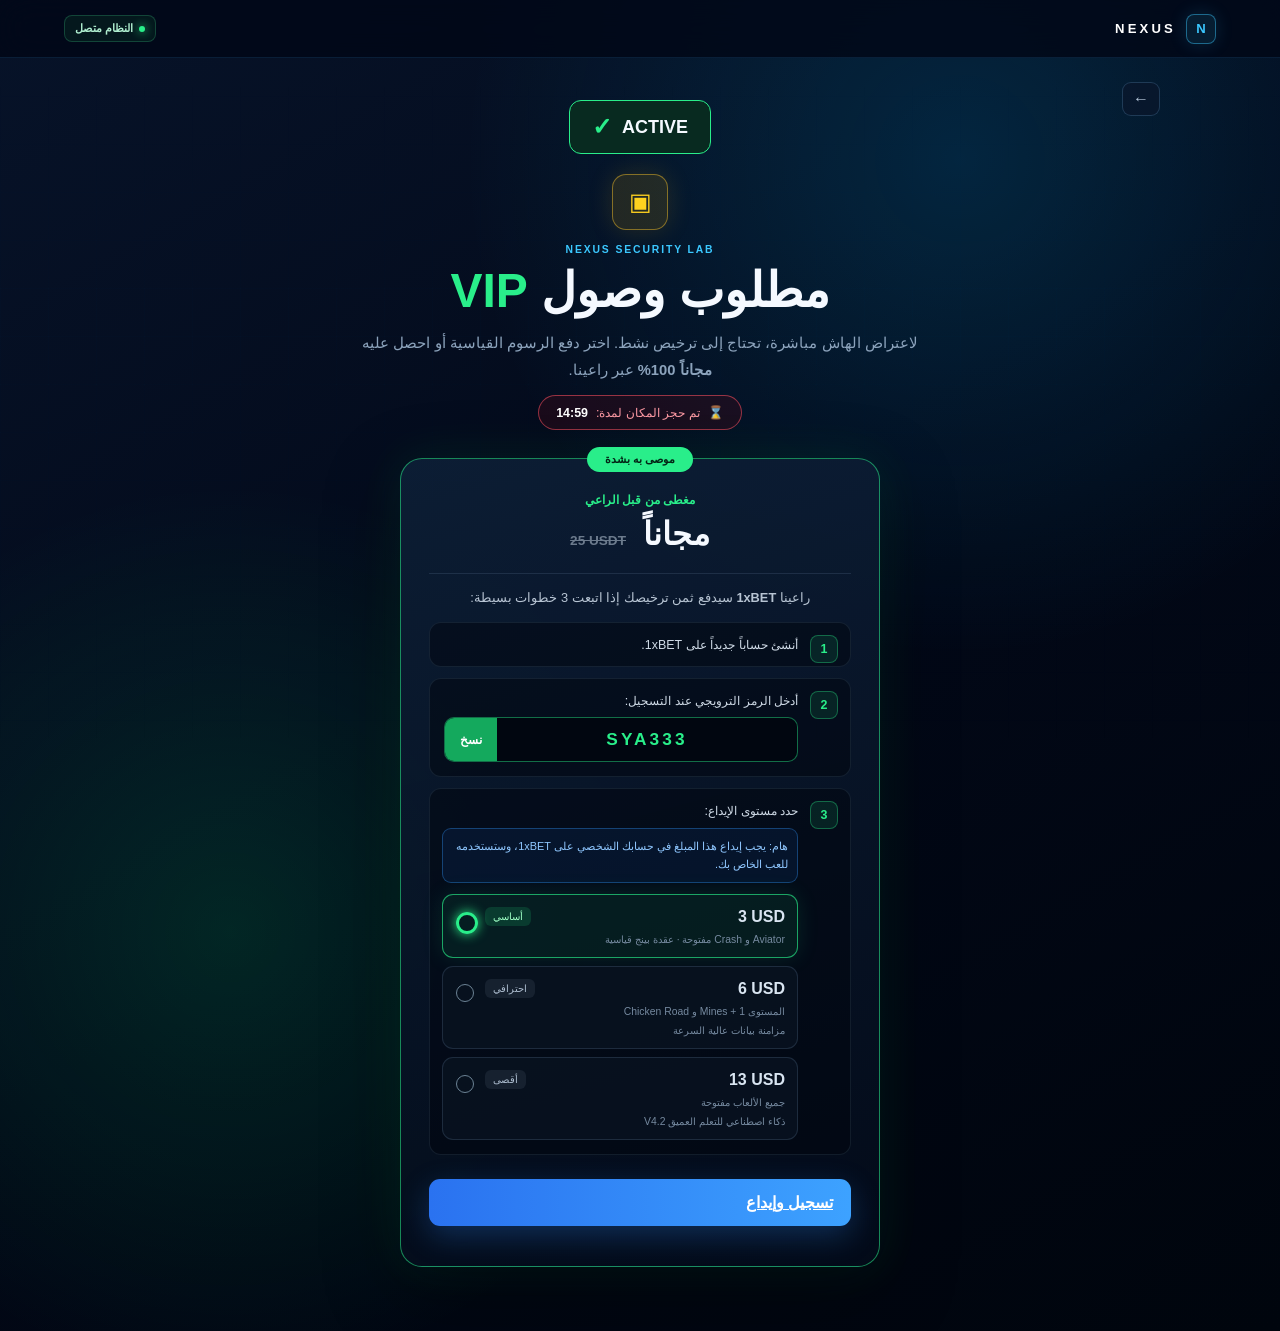
==== vip.html @ 8c6825c9 "Remove duplicate registration button, keep Telegram link" ====
<!doctype html>
<html lang="ar" dir="rtl">
<head>
  <meta charset="utf-8">
  <meta name="viewport" content="width=device-width, initial-scale=1">
  <meta name="theme-color" content="#041126">
  <title>NEXUS — بوابة VIP</title>
  <link rel="stylesheet" href="vip.css">
  <style>
    .educational-banner { display: inline-flex; align-items: center; gap: 10px; padding: 12px 22px; margin: 0 0 20px; border: 1px solid #29ee8a; border-radius: 12px; color: #f5f9ff; background: #082a20; font-size: 18px; font-weight: 800; }
    .educational-banner span { color: #29ee8a; font-size: 24px; }
    .plans { grid-template-columns: minmax(0, 1fr); max-width: 480px; }
    .panel { min-height: auto; }
    .tier { position: relative; padding-left: 42px; transition: transform .18s, border-color .18s, background .18s, box-shadow .18s; }
    .tier::after { content: ""; position: absolute; left: 13px; top: 17px; width: 16px; height: 16px; border: 1px solid #6c8395; border-radius: 50%; }
    .tier.is-selected::after { border: 3px solid #29ee8a; box-shadow: 0 0 12px #29ee8a; }
    button, .back-link, .brand { transition: transform .18s, filter .18s, box-shadow .18s; }
    button:hover, .back-link:hover, .brand:hover { filter: brightness(1.18); transform: translateY(-2px); }
    .tier:hover { border-color: #29ee8a; }
    button:active, .back-link:active, .brand:active { transform: scale(.97); filter: brightness(1.3); }
    button:focus-visible, a:focus-visible { outline: 2px solid #3bc8ff; outline-offset: 4px; }
    .primary-button { margin-top: 4px; animation: button-glow 1.8s ease-in-out infinite; }
    .tier.is-selected { animation: tier-glow 2s ease-in-out infinite; }
    .copy-field button { animation: copy-glow 2s ease-in-out infinite; }
    @keyframes button-glow { 50% { box-shadow: 0 0 28px rgba(46,140,255,.65); filter: brightness(1.15); } }
    @keyframes tier-glow { 50% { box-shadow: 0 0 24px rgba(41,238,138,.32); } }
    @keyframes copy-glow { 50% { filter: brightness(1.3); } }
    @media (prefers-reduced-motion: reduce) { *, *::before, *::after { animation: none !important; transition: none !important; } }
  </style>
</head>
<body>
  <div class="grid-bg" aria-hidden="true"></div>
  <header class="topbar">
    <a class="brand" href="index.html" aria-label="NEXUS — الصفحة الرئيسية"><span>N</span>NEXUS</a>
    <div class="topbar-status">
      <span class="status-pill"><i></i>النظام متصل</span>
    </div>
  </header>

  <main class="page-shell">
    <a class="back-link" href="index.html" aria-label="العودة">←</a>

    <section class="hero">
      <p class="educational-banner" lang="ru" dir="ltr"><span aria-hidden="true">✓</span> ACTIVE</p>
      <div class="lock-icon" aria-hidden="true">▣</div>
      <p class="eyebrow">NEXUS SECURITY LAB</p>
      <h1>مطلوب وصول <span>VIP</span></h1>
      <p class="lead">لاعتراض الهاش مباشرة، تحتاج إلى ترخيص نشط. اختر دفع الرسوم القياسية أو احصل عليه <strong>مجاناً 100%</strong> عبر راعينا.</p>
      <div class="timer"><span aria-hidden="true">⌛</span> تم حجز المكان لمدة: <b id="slotTimer" dir="ltr">15:00</b></div>
    </section>

    <section class="plans" aria-label="خيارات الوصول">
      <article class="panel sponsor-panel">
        <span class="recommended">موصى به بشدة</span>
        <div class="panel-heading green">
          <span>مغطى من قبل الراعي</span>
          <strong>مجاناً <del dir="ltr">25 USDT</del></strong>
        </div>

        <p class="card-copy">راعينا <strong dir="ltr">1xBET</strong> سيدفع ثمن ترخيصك إذا اتبعت 3 خطوات بسيطة:</p>

        <ol class="steps">
          <li><b>1</b><span>أنشئ حساباً جديداً على 1xBET.</span></li>
          <li class="promo-step">
            <b>2</b>
            <span>أدخل الرمز الترويجي عند التسجيل:</span>
            <div class="copy-field promo" dir="ltr">
              <button type="button" data-copy="promoCode">نسخ</button>
              <input id="promoCode" value="SYA333" readonly>
            </div>
          </li>
          <li class="tier-step">
            <b>3</b><span>حدد مستوى الإيداع:</span>
            <p class="notice">هام: يجب إيداع هذا المبلغ في حسابك الشخصي على 1xBET، وستستخدمه للعب الخاص بك.</p>
            <div class="tiers" id="tiers">
              <button class="tier is-selected" type="button" data-tier="1">
                <span><strong dir="ltr">3 USD</strong><em>أساسي</em></span>
                <small>Aviator و Crash مفتوحة · عقدة بينج قياسية</small>
              </button>
              <button class="tier" type="button" data-tier="2">
                <span><strong dir="ltr">6 USD</strong><em>احترافي</em></span>
                <small>المستوى 1 + Mines و Chicken Road</small>
                <small>مزامنة بيانات عالية السرعة</small>
              </button>
              <button class="tier" type="button" data-tier="3">
                <span><strong dir="ltr">13 USD</strong><em>أقصى</em></span>
                <small>جميع الألعاب مفتوحة</small>
                <small>ذكاء اصطناعي للتعلم العميق V4.2</small>
              </button>
            </div>
          </li>
        </ol>
<a class="primary-button" href="https://t.me/FARISHACKERRR_BOT">
  تسجيل وإيداع
</a>
        <p class="safety-note" lang="ru" dir="ltr"></p>
      </article>
    </section>
  </main>
  <script>
    document.querySelectorAll("[data-copy]").forEach(button => {
      button.addEventListener("click", async () => {
        const input = document.getElementById(button.dataset.copy);
        try { await navigator.clipboard.writeText(input.value); }
        catch { input.select(); document.execCommand("copy"); }
      });
    });
    const timerEnd = Date.now() + 15 * 60 * 1000;
    window.setInterval(() => {
      const seconds = Math.max(0, Math.ceil((timerEnd - Date.now()) / 1000));
      document.querySelector("#slotTimer").textContent =
        String(Math.floor(seconds / 60)).padStart(2, "0") + ":" +
        String(seconds % 60).padStart(2, "0");
    }, 1000);
    const tiers = [...document.querySelectorAll(".tier")];
    document.querySelector("#tiers").setAttribute("role", "group");
    tiers.forEach(button => {
      button.setAttribute("aria-pressed", String(button.classList.contains("is-selected")));
      button.addEventListener("click", () => {
        tiers.forEach(tier => {
          tier.classList.toggle("is-selected", tier === button);
          tier.setAttribute("aria-pressed", String(tier === button));
        });
      });
    });
  </script>
</body>
</html>
---- vip.css ----
:root {
  color-scheme: dark;
  --bg: #020817;
  --panel: rgba(8, 20, 40, 0.82);
  --panel-strong: rgba(4, 15, 31, 0.94);
  --line: rgba(117, 183, 236, 0.22);
  --cyan: #3bc8ff;
  --green: #29ee8a;
  --blue: #2e8cff;
  --muted: #8ca3bc;
  --text: #f5f9ff;
}

* { box-sizing: border-box; }

html { min-height: 100%; background: var(--bg); }

body {
  min-height: 100vh;
  margin: 0;
  overflow-x: hidden;
  color: var(--text);
  font-family: Arial, "Noto Sans Arabic", sans-serif;
  background:
    radial-gradient(circle at 75% 12%, rgba(0, 185, 255, 0.15), transparent 31rem),
    radial-gradient(circle at 18% 70%, rgba(0, 255, 130, 0.12), transparent 28rem),
    linear-gradient(150deg, #071329 0%, #020817 54%, #00050d 100%);
}

button, input { font: inherit; }
button, a { -webkit-tap-highlight-color: transparent; }

.grid-bg {
  position: fixed;
  inset: 0;
  pointer-events: none;
  opacity: 0.18;
  background-image:
    linear-gradient(rgba(50, 150, 230, 0.08) 1px, transparent 1px),
    linear-gradient(90deg, rgba(50, 150, 230, 0.08) 1px, transparent 1px);
  background-size: 48px 48px;
  mask-image: linear-gradient(to bottom, transparent, black 35%, transparent 100%);
}

.topbar {
  position: sticky;
  top: 0;
  z-index: 5;
  display: flex;
  justify-content: space-between;
  align-items: center;
  min-height: 58px;
  padding: 10px clamp(16px, 5vw, 64px);
  border-bottom: 1px solid rgba(63, 174, 255, 0.13);
  background: rgba(2, 8, 23, 0.84);
  backdrop-filter: blur(16px);
}

.brand {
  display: inline-flex;
  align-items: center;
  gap: 10px;
  color: #fff;
  font-size: 0.82rem;
  font-weight: 900;
  letter-spacing: 0.24em;
  text-decoration: none;
}

.brand span {
  display: grid;
  width: 30px;
  height: 30px;
  place-items: center;
  border: 1px solid rgba(59, 200, 255, 0.45);
  border-radius: 8px;
  color: var(--cyan);
  background: rgba(59, 200, 255, 0.1);
  box-shadow: 0 0 18px rgba(59, 200, 255, 0.15);
  letter-spacing: 0;
}

.topbar-status { display: flex; flex-wrap: wrap; gap: 7px; }
.status-pill, .training-pill {
  display: inline-flex;
  align-items: center;
  gap: 6px;
  padding: 6px 10px;
  border: 1px solid rgba(62, 213, 142, 0.24);
  border-radius: 8px;
  color: #aeeecf;
  background: rgba(8, 38, 34, 0.56);
  font-size: 0.67rem;
  font-weight: 800;
}
.status-pill i { width: 6px; height: 6px; border-radius: 50%; background: var(--green); box-shadow: 0 0 10px var(--green); }
.training-pill { border-color: rgba(255, 196, 70, 0.3); color: #ffd67e; background: rgba(62, 41, 4, 0.48); }

.page-shell { position: relative; z-index: 1; width: min(100% - 24px, 1040px); margin: 0 auto; padding: 24px 0 64px; }
.back-link {
  position: absolute;
  top: 24px;
  right: 0;
  display: grid;
  width: 38px;
  height: 34px;
  place-items: center;
  border: 1px solid var(--line);
  border-radius: 9px;
  color: #b5c6d9;
  background: rgba(10, 23, 43, 0.72);
  text-decoration: none;
}

.hero { max-width: 670px; margin: 18px auto 28px; text-align: center; }
.lock-icon {
  display: grid;
  width: 56px;
  height: 56px;
  margin: 0 auto 14px;
  place-items: center;
  border: 1px solid rgba(255, 200, 40, 0.45);
  border-radius: 14px;
  color: #ffd21f;
  background: rgba(255, 178, 0, 0.12);
  box-shadow: 0 0 26px rgba(255, 183, 0, 0.14);
  font-size: 1.5rem;
}
.eyebrow { margin: 0 0 8px; color: var(--cyan); font-size: 0.65rem; font-weight: 900; letter-spacing: 0.18em; }
.hero h1 { margin: 0; font-size: clamp(1.8rem, 7vw, 3rem); line-height: 1.15; }
.hero h1 span { color: var(--green); }
.lead { max-width: 590px; margin: 12px auto; color: var(--muted); font-size: 0.92rem; line-height: 1.8; }
.timer { display: inline-flex; gap: 8px; align-items: center; padding: 9px 17px; border: 1px solid rgba(255, 82, 99, 0.55); border-radius: 999px; color: #ff9ba5; background: rgba(80, 12, 25, 0.3); font-size: 0.78rem; }
.timer b { color: #fff; }

.plans { display: grid; grid-template-columns: repeat(2, minmax(0, 1fr)); gap: 22px; align-items: start; max-width: 840px; margin: 0 auto; }
.panel {
  position: relative;
  display: flex;
  min-height: 690px;
  flex-direction: column;
  padding: clamp(18px, 3vw, 28px);
  border: 1px solid var(--line);
  border-radius: 22px;
  background: linear-gradient(165deg, rgba(13, 31, 55, 0.9), rgba(3, 11, 25, 0.94));
  box-shadow: 0 24px 70px rgba(0, 0, 0, 0.34);
}
.sponsor-panel { border-color: rgba(41, 238, 138, 0.55); box-shadow: 0 24px 75px rgba(0, 0, 0, 0.36), 0 0 50px rgba(41, 238, 138, 0.1); }
.recommended { position: absolute; top: -12px; right: 50%; transform: translateX(50%); padding: 6px 18px; border-radius: 999px; color: #032315; background: var(--green); font-size: 0.68rem; font-weight: 900; white-space: nowrap; }
.panel-heading { padding: 6px 0 20px; border-bottom: 1px solid rgba(142, 174, 208, 0.15); text-align: center; }
.panel-heading > span { display: block; margin-bottom: 8px; color: var(--muted); font-size: 0.72rem; font-weight: 800; }
.panel-heading strong { display: block; font-size: 2.2rem; }
.panel-heading strong small { color: var(--muted); font-size: 0.95rem; }
.panel-heading > small { color: #667b91; }
.panel-heading.green > span { color: var(--green); }
.panel-heading.green strong { font-size: 2rem; }
.panel-heading del { margin-right: 8px; color: #6c7b8d; font-size: 0.85rem; }
.card-copy { color: #b7c4d3; font-size: 0.8rem; line-height: 1.7; text-align: center; }

.qr-placeholder { width: 100%; height: 175px; margin: 18px 0; border: 1px dashed rgba(133, 164, 198, 0.22); border-radius: 15px; background: rgba(0, 4, 12, 0.55); }
.qr-caption { margin: -8px 0 14px; color: #748ba5; font-size: 0.68rem; text-align: center; }
.field-label { display: block; margin-bottom: 7px; color: var(--muted); font-size: 0.7rem; font-weight: 800; }
.copy-field { display: flex; overflow: hidden; border: 1px solid rgba(122, 163, 205, 0.35); border-radius: 10px; background: rgba(0, 5, 14, 0.75); }
.copy-field input { min-width: 0; width: 100%; border: 0; outline: 0; color: #dcecff; background: transparent; padding: 11px; text-align: center; font-size: 0.78rem; font-weight: 800; }
.copy-field button { border: 0; color: #fff; background: #34435a; padding: 0 15px; cursor: pointer; font-weight: 900; }
.copy-field.promo { margin-top: 9px; border-color: rgba(41, 238, 138, 0.45); }
.copy-field.promo input { color: var(--green); font-size: 1.08rem; letter-spacing: 0.18em; }
.copy-field.promo button { background: #14a95d; }
.features { display: grid; gap: 10px; margin: 20px 0; padding: 0; list-style: none; color: #b7c5d6; font-size: 0.78rem; }
.features i { display: inline-grid; width: 18px; height: 18px; margin-left: 7px; place-items: center; border-radius: 50%; color: var(--green); background: rgba(41, 238, 138, 0.12); font-style: normal; }

.steps { display: grid; gap: 11px; margin: 0 0 20px; padding: 0; list-style: none; counter-reset: none; }
.steps > li { position: relative; padding: 14px 52px 14px 14px; border: 1px solid rgba(135, 170, 204, 0.12); border-radius: 12px; color: #cfdae6; background: rgba(0, 5, 14, 0.48); font-size: 0.78rem; }
.steps > li > b { position: absolute; top: 12px; right: 12px; display: grid; width: 28px; height: 28px; place-items: center; border: 1px solid rgba(41, 238, 138, 0.35); border-radius: 8px; color: var(--green); background: rgba(41, 238, 138, 0.1); }
.tier-step { padding-left: 12px !important; }
.notice { padding: 9px; border: 1px solid rgba(50, 151, 255, 0.35); border-radius: 9px; color: #8fc7ff; background: rgba(34, 111, 211, 0.1); font-size: 0.68rem; line-height: 1.6; }
.tiers { display: grid; gap: 8px; }
.tier { width: 100%; padding: 12px; border: 1px solid rgba(118, 152, 188, 0.2); border-radius: 11px; color: #d9e5f1; background: rgba(8, 18, 32, 0.9); text-align: right; cursor: pointer; }
.tier span { display: flex; justify-content: space-between; align-items: center; }
.tier strong { font-size: 1rem; }
.tier em { padding: 4px 8px; border-radius: 6px; color: #aebed0; background: rgba(130, 150, 175, 0.12); font-size: 0.62rem; font-style: normal; }
.tier small { display: block; margin-top: 7px; color: #75899f; }
.tier.is-selected { border-color: rgba(41, 238, 138, 0.65); background: rgba(21, 126, 78, 0.16); box-shadow: 0 0 22px rgba(41, 238, 138, 0.12); }
.tier.is-selected em { color: #9effc5; background: rgba(41, 238, 138, 0.14); }

.primary-button, .secondary-button, .telegram-button { width: 100%; border: 0; border-radius: 11px; padding: 14px 18px; color: #fff; cursor: pointer; font-weight: 900; }
.primary-button { margin-top: auto; background: linear-gradient(90deg, #2a72f0, #3da2ff); box-shadow: 0 10px 30px rgba(46, 140, 255, 0.26); }
.secondary-button { margin-top: auto; border: 1px solid rgba(133, 166, 200, 0.35); background: #1b293c; }
.safety-note { margin: 12px 0 0; color: #7891aa; font-size: 0.63rem; text-align: center; }
.proof-panel { max-width: 600px; margin: 28px auto 0; padding: 18px; border: 1px solid rgba(55, 164, 255, 0.34); border-radius: 16px; background: rgba(7, 20, 40, 0.84); text-align: center; }
.proof-panel p { margin: 0 0 13px; color: #aebfd2; font-size: 0.78rem; }
.proof-panel strong { color: var(--cyan); }
.telegram-button { background: linear-gradient(90deg, #058bc8, #18aff0); }
.toast { position: fixed; right: 50%; bottom: 22px; z-index: 10; width: min(calc(100% - 28px), 440px); padding: 13px 16px; border: 1px solid rgba(55, 203, 255, 0.38); border-radius: 12px; color: #dff5ff; background: rgba(2, 15, 33, 0.96); box-shadow: 0 15px 40px rgba(0, 0, 0, 0.4); transform: translate(50%, 18px); opacity: 0; pointer-events: none; transition: 180ms ease; text-align: center; font-size: 0.77rem; }
.toast.is-visible { transform: translate(50%, 0); opacity: 1; }

@media (max-width: 760px) {
  .topbar { padding: 9px 12px; }
  .training-pill { display: none; }
  .page-shell { padding-top: 18px; }
  .back-link { top: 15px; }
  .hero { padding: 0 34px; }
  .lead { font-size: 0.78rem; }
  .plans { grid-template-columns: 1fr; max-width: 480px; }
  .sponsor-panel { order: -1; }
  .panel { min-height: auto; }
  .primary-button, .secondary-button { margin-top: 18px; }
}

@media (prefers-reduced-motion: reduce) {
  *, *::before, *::after { scroll-behavior: auto !important; transition-duration: 0.01ms !important; }
}
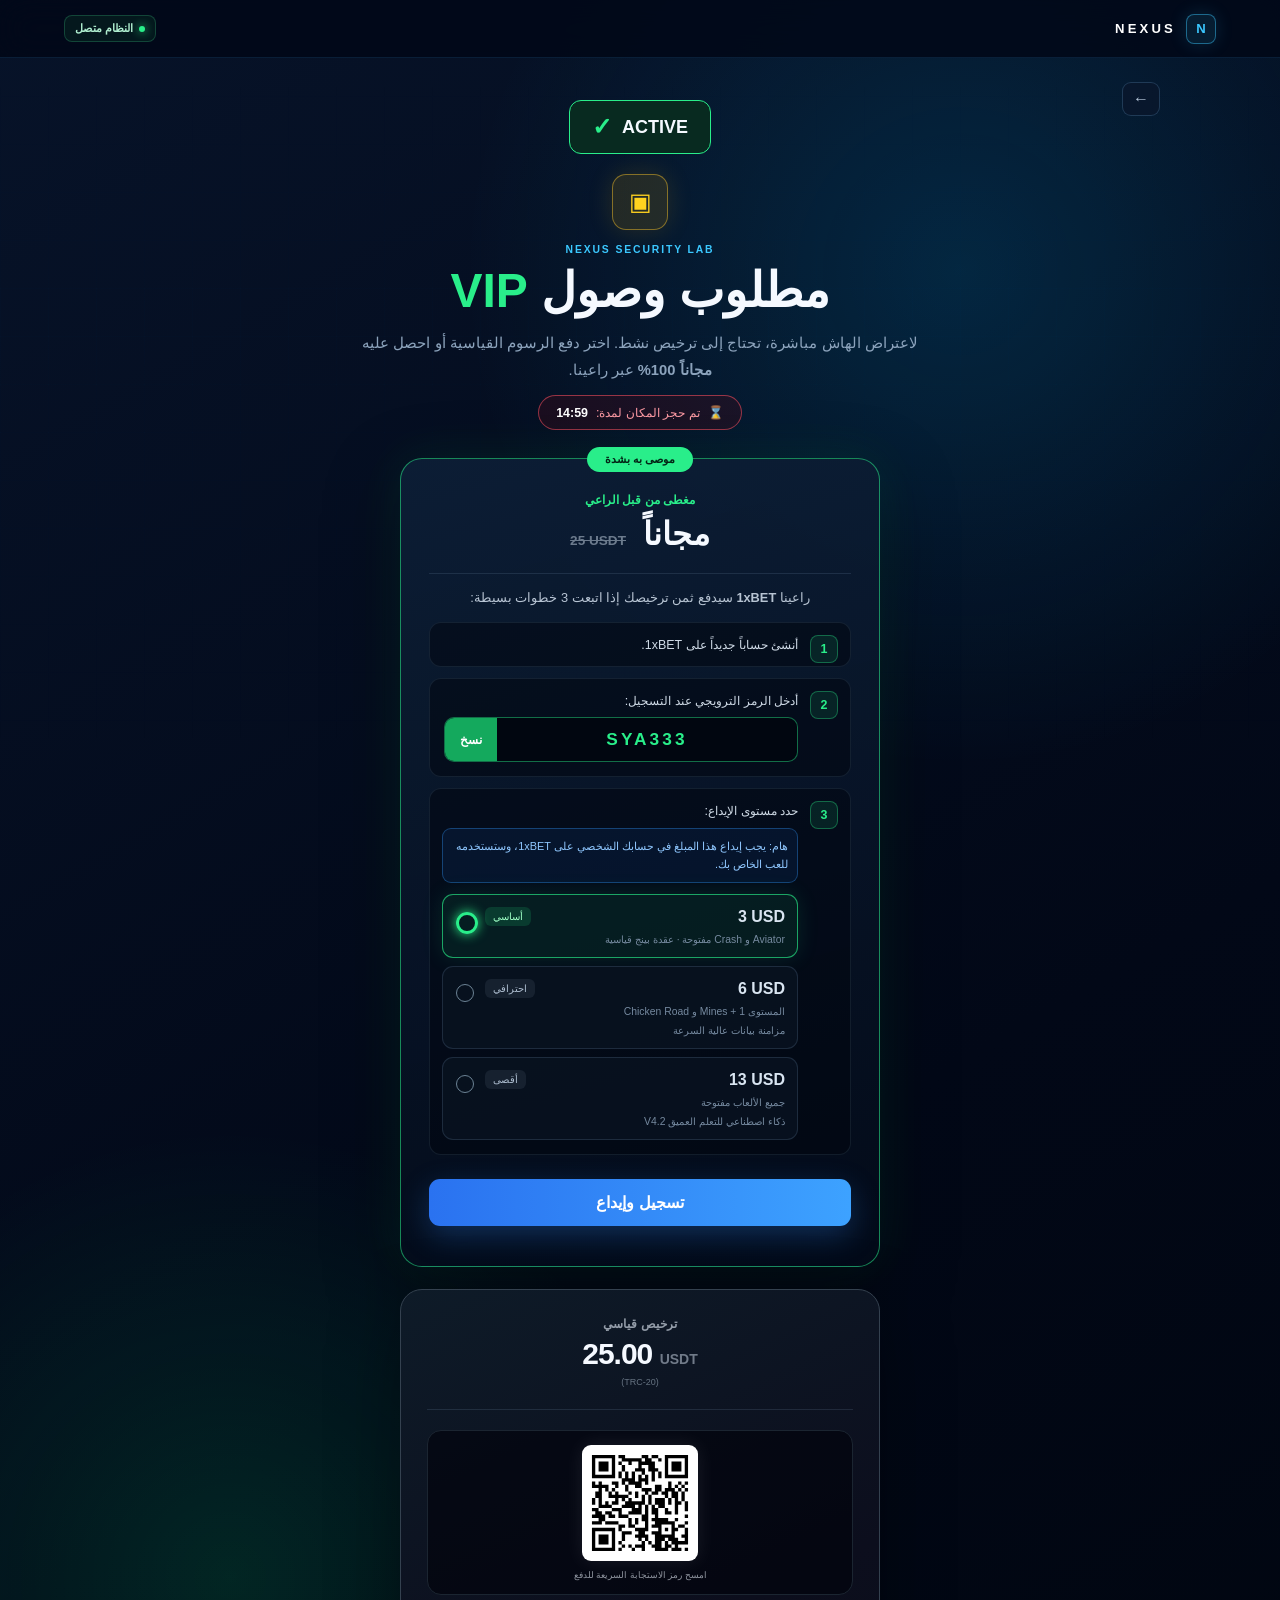
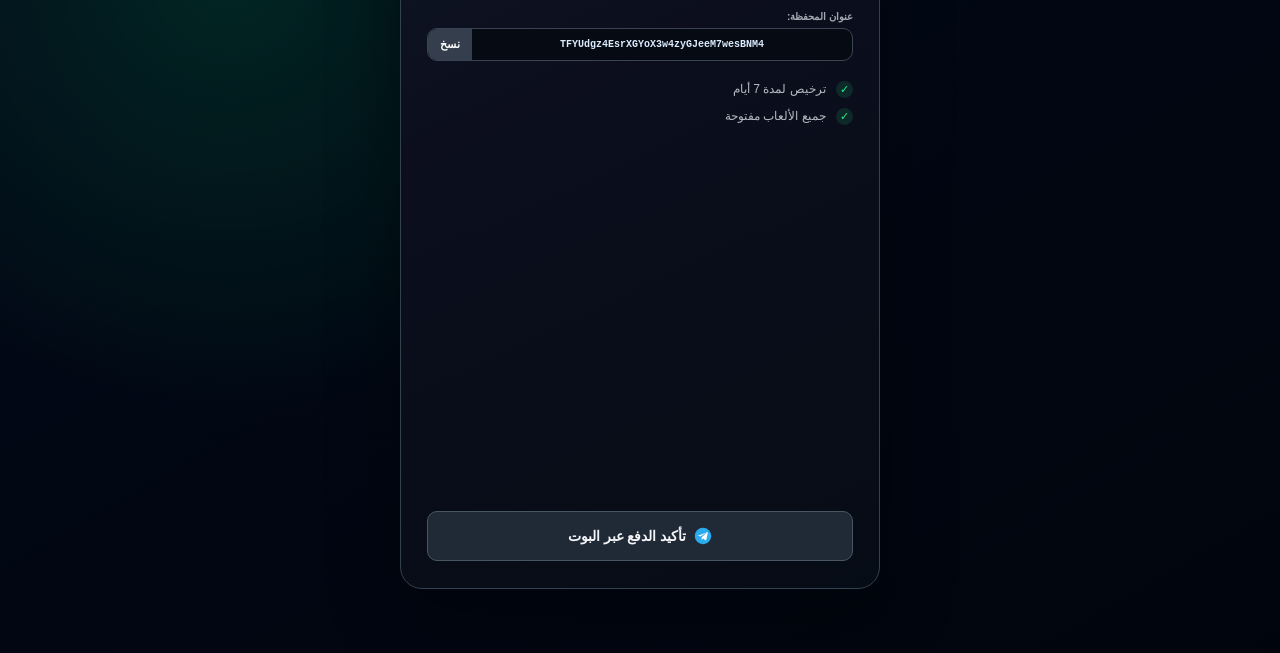
==== commit 3823f735: "Add USDT payment card below sponsored VIP option" ====
--- a/vip.html
+++ b/vip.html
@@ -26,6 +26,27 @@
     @keyframes tier-glow { 50% { box-shadow: 0 0 24px rgba(41,238,138,.32); } }
     @keyframes copy-glow { 50% { filter: brightness(1.3); } }
     @media (prefers-reduced-motion: reduce) { *, *::before, *::after { animation: none !important; transition: none !important; } }
+
+    .paid-panel { min-height: 900px; padding: 27px 26px; border-color: #34414f; background: linear-gradient(155deg, #0e1b28 0%, #0c0e1d 42%, #060c15 100%); }
+    .paid-panel .panel-heading { padding: 0 0 20px; }
+    .paid-panel .panel-heading > span { font-size: 12px; color: #949da9; margin-bottom: 6px; }
+    .paid-panel .panel-heading strong { font-size: 30px; letter-spacing: -1px; }
+    .paid-panel .panel-heading strong small { color: #717b89; font-size: 14px; letter-spacing: 0; }
+    .paid-panel .panel-heading > small { font-size: 9px; color: #667382; }
+    .payment-qr { display: flex; flex-direction: column; align-items: center; justify-content: center; gap: 9px; padding: 14px; margin: 20px 0 16px; min-height: 163px; border: 1px solid #1b2531; border-radius: 14px; background: rgba(0, 3, 11, .65); }
+    .payment-qr-code { width: 116px; height: 116px; padding: 0; border-radius: 9px; overflow: hidden; background: #fff; box-shadow: 0 0 20px #ffffff16; }
+    .payment-qr-code svg { display: block; width: 100%; height: 100%; }
+    .payment-qr p { margin: 0; color: #9096a0; font-size: 9px; }
+    .paid-panel .field-label { font-size: 10px; color: #a4a8b0; margin-bottom: 6px; }
+    .paid-panel .copy-field { height: 33px; border-color: #3a4453; background: #060b13; }
+    .paid-panel .copy-field input { font-family: monospace; font-size: 10px; padding: 6px; }
+    .paid-panel .copy-field button { padding: 0 12px; background: #343e4d; font-size: 11px; animation: none; }
+    .paid-panel .features { font-size: 12px; gap: 10px; color: #b8bac2; }
+    .paid-panel .features i { width: 17px; height: 17px; font-size: 11px; }
+    .payment-confirm { display: flex; align-items: center; justify-content: center; gap: 8px; margin-top: auto; min-height: 50px; padding: 14px 12px; border: 1px solid #4a5564; border-radius: 10px; color: #f4f5f8; background: #202a37; font-size: 14px; font-weight: 900; text-decoration: none; transition: filter .18s; }
+    .payment-confirm:hover { filter: brightness(1.15); }
+    .payment-confirm svg { width: 18px; height: 18px; flex-shrink: 0; }
+    a.primary-button { display: block; text-align: center; text-decoration: none; }
   </style>
 </head>
 <body>
@@ -95,6 +116,31 @@
 </a>
         <p class="safety-note" lang="ru" dir="ltr"></p>
       </article>
+
+      <article class="panel paid-panel" aria-label="ترخيص قياسي">
+        <div class="panel-heading">
+          <span>ترخيص قياسي</span>
+          <strong dir="ltr">25.00 <small>USDT</small></strong>
+          <small dir="ltr">(TRC-20)</small>
+        </div>
+        <div class="payment-qr">
+          <div class="payment-qr-code" role="img" aria-label="رمز QR لعنوان محفظة USDT TRC-20"><svg width="35mm" height="35mm" version="1.1" viewBox="0 0 35 35" xmlns="http://www.w3.org/2000/svg"><path d="M3,3H4V4H3zM4,3H5V4H4zM5,3H6V4H5zM6,3H7V4H6zM7,3H8V4H7zM8,3H9V4H8zM9,3H10V4H9zM11,3H12V4H11zM12,3H13V4H12zM18,3H19V4H18zM19,3H20V4H19zM21,3H22V4H21zM22,3H23V4H22zM25,3H26V4H25zM26,3H27V4H26zM27,3H28V4H27zM28,3H29V4H28zM29,3H30V4H29zM30,3H31V4H30zM31,3H32V4H31zM3,4H4V5H3zM9,4H10V5H9zM12,4H13V5H12zM13,4H14V5H13zM14,4H15V5H14zM15,4H16V5H15zM16,4H17V5H16zM17,4H18V5H17zM19,4H20V5H19zM20,4H21V5H20zM23,4H24V5H23zM25,4H26V5H25zM31,4H32V5H31zM3,5H4V6H3zM5,5H6V6H5zM6,5H7V6H6zM7,5H8V6H7zM9,5H10V6H9zM11,5H12V6H11zM14,5H15V6H14zM17,5H18V6H17zM18,5H19V6H18zM19,5H20V6H19zM20,5H21V6H20zM21,5H22V6H21zM25,5H26V6H25zM27,5H28V6H27zM28,5H29V6H28zM29,5H30V6H29zM31,5H32V6H31zM3,6H4V7H3zM5,6H6V7H5zM6,6H7V7H6zM7,6H8V7H7zM9,6H10V7H9zM12,6H13V7H12zM17,6H18V7H17zM20,6H21V7H20zM21,6H22V7H21zM25,6H26V7H25zM27,6H28V7H27zM28,6H29V7H28zM29,6H30V7H29zM31,6H32V7H31zM3,7H4V8H3zM5,7H6V8H5zM6,7H7V8H6zM7,7H8V8H7zM9,7H10V8H9zM12,7H13V8H12zM16,7H17V8H16zM17,7H18V8H17zM18,7H19V8H18zM20,7H21V8H20zM21,7H22V8H21zM22,7H23V8H22zM25,7H26V8H25zM27,7H28V8H27zM28,7H29V8H28zM29,7H30V8H29zM31,7H32V8H31zM3,8H4V9H3zM9,8H10V9H9zM11,8H12V9H11zM13,8H14V9H13zM15,8H16V9H15zM18,8H19V9H18zM21,8H22V9H21zM23,8H24V9H23zM25,8H26V9H25zM31,8H32V9H31zM3,9H4V10H3zM4,9H5V10H4zM5,9H6V10H5zM6,9H7V10H6zM7,9H8V10H7zM8,9H9V10H8zM9,9H10V10H9zM11,9H12V10H11zM13,9H14V10H13zM15,9H16V10H15zM17,9H18V10H17zM19,9H20V10H19zM21,9H22V10H21zM23,9H24V10H23zM25,9H26V10H25zM26,9H27V10H26zM27,9H28V10H27zM28,9H29V10H28zM29,9H30V10H29zM30,9H31V10H30zM31,9H32V10H31zM12,10H13V11H12zM13,10H14V11H13zM14,10H15V11H14zM15,10H16V11H15zM17,10H18V11H17zM18,10H19V11H18zM19,10H20V11H19zM21,10H22V11H21zM3,11H4V12H3zM5,11H6V12H5zM9,11H10V12H9zM10,11H11V12H10zM12,11H13V12H12zM14,11H15V12H14zM15,11H16V12H15zM16,11H17V12H16zM17,11H18V12H17zM19,11H20V12H19zM26,11H27V12H26zM29,11H30V12H29zM31,11H32V12H31zM3,12H4V13H3zM4,12H5V13H4zM5,12H6V13H5zM6,12H7V13H6zM7,12H8V13H7zM10,12H11V13H10zM13,12H14V13H13zM16,12H17V13H16zM17,12H18V13H17zM22,12H23V13H22zM23,12H24V13H23zM26,12H27V13H26zM28,12H29V13H28zM30,12H31V13H30zM5,13H6V14H5zM7,13H8V14H7zM9,13H10V14H9zM13,13H14V14H13zM18,13H19V14H18zM19,13H20V14H19zM20,13H21V14H20zM22,13H23V14H22zM23,13H24V14H23zM25,13H26V14H25zM26,13H27V14H26zM27,13H28V14H27zM29,13H30V14H29zM31,13H32V14H31zM4,14H5V15H4zM5,14H6V15H5zM8,14H9V15H8zM10,14H11V15H10zM14,14H15V15H14zM16,14H17V15H16zM19,14H20V15H19zM21,14H22V15H21zM22,14H23V15H22zM24,14H25V15H24zM25,14H26V15H25zM27,14H28V15H27zM28,14H29V15H28zM30,14H31V15H30zM4,15H5V16H4zM5,15H6V16H5zM8,15H9V16H8zM9,15H10V16H9zM10,15H11V16H10zM11,15H12V16H11zM12,15H13V16H12zM13,15H14V16H13zM16,15H17V16H16zM18,15H19V16H18zM20,15H21V16H20zM25,15H26V16H25zM27,15H28V16H27zM28,15H29V16H28zM30,15H31V16H30zM3,16H4V17H3zM5,16H6V17H5zM10,16H11V17H10zM12,16H13V17H12zM14,16H15V17H14zM18,16H19V17H18zM20,16H21V17H20zM22,16H23V17H22zM23,16H24V17H23zM24,16H25V17H24zM26,16H27V17H26zM28,16H29V17H28zM30,16H31V17H30zM3,17H4V18H3zM5,17H6V18H5zM7,17H8V18H7zM9,17H10V18H9zM10,17H11V18H10zM13,17H14V18H13zM14,17H15V18H14zM15,17H16V18H15zM16,17H17V18H16zM17,17H18V18H17zM18,17H19V18H18zM20,17H21V18H20zM22,17H23V18H22zM23,17H24V18H23zM24,17H25V18H24zM26,17H27V18H26zM28,17H29V18H28zM29,17H30V18H29zM31,17H32V18H31zM5,18H6V19H5zM6,18H7V19H6zM7,18H8V19H7zM8,18H9V19H8zM12,18H13V19H12zM13,18H14V19H13zM14,18H15V19H14zM15,18H16V19H15zM17,18H18V19H17zM19,18H20V19H19zM21,18H22V19H21zM23,18H24V19H23zM24,18H25V19H24zM28,18H29V19H28zM31,18H32V19H31zM3,19H4V20H3zM4,19H5V20H4zM9,19H10V20H9zM10,19H11V20H10zM11,19H12V20H11zM15,19H16V20H15zM16,19H17V20H16zM17,19H18V20H17zM19,19H20V20H19zM21,19H22V20H21zM22,19H23V20H22zM25,19H26V20H25zM28,19H29V20H28zM31,19H32V20H31zM4,20H5V21H4zM5,20H6V21H5zM7,20H8V21H7zM8,20H9V21H8zM11,20H12V21H11zM14,20H15V21H14zM15,20H16V21H15zM16,20H17V21H16zM17,20H18V21H17zM19,20H20V21H19zM21,20H22V21H21zM22,20H23V21H22zM25,20H26V21H25zM26,20H27V21H26zM28,20H29V21H28zM3,21H4V22H3zM4,21H5V22H4zM5,21H6V22H5zM6,21H7V22H6zM8,21H9V22H8zM9,21H10V22H9zM11,21H12V22H11zM12,21H13V22H12zM13,21H14V22H13zM18,21H19V22H18zM19,21H20V22H19zM22,21H23V22H22zM31,21H32V22H31zM5,22H6V23H5zM6,22H7V23H6zM14,22H15V23H14zM16,22H17V23H16zM18,22H19V23H18zM19,22H20V23H19zM21,22H22V23H21zM22,22H23V23H22zM23,22H24V23H23zM24,22H25V23H24zM25,22H26V23H25zM28,22H29V23H28zM3,23H4V24H3zM4,23H5V24H4zM5,23H6V24H5zM7,23H8V24H7zM8,23H9V24H8zM9,23H10V24H9zM10,23H11V24H10zM14,23H15V24H14zM16,23H17V24H16zM19,23H20V24H19zM22,23H23V24H22zM23,23H24V24H23zM24,23H25V24H24zM25,23H26V24H25zM26,23H27V24H26zM27,23H28V24H27zM31,23H32V24H31zM11,24H12V25H11zM12,24H13V25H12zM14,24H15V25H14zM15,24H16V25H15zM19,24H20V25H19zM21,24H22V25H21zM22,24H23V25H22zM23,24H24V25H23zM27,24H28V25H27zM29,24H30V25H29zM30,24H31V25H30zM3,25H4V26H3zM4,25H5V26H4zM5,25H6V26H5zM6,25H7V26H6zM7,25H8V26H7zM8,25H9V26H8zM9,25H10V26H9zM11,25H12V26H11zM16,25H17V26H16zM17,25H18V26H17zM18,25H19V26H18zM19,25H20V26H19zM23,25H24V26H23zM25,25H26V26H25zM27,25H28V26H27zM28,25H29V26H28zM31,25H32V26H31zM3,26H4V27H3zM9,26H10V27H9zM12,26H13V27H12zM13,26H14V27H13zM14,26H15V27H14zM17,26H18V27H17zM18,26H19V27H18zM21,26H22V27H21zM22,26H23V27H22zM23,26H24V27H23zM27,26H28V27H27zM31,26H32V27H31zM3,27H4V28H3zM5,27H6V28H5zM6,27H7V28H6zM7,27H8V28H7zM9,27H10V28H9zM12,27H13V28H12zM16,27H17V28H16zM17,27H18V28H17zM18,27H19V28H18zM19,27H20V28H19zM22,27H23V28H22zM23,27H24V28H23zM24,27H25V28H24zM25,27H26V28H25zM26,27H27V28H26zM27,27H28V28H27zM30,27H31V28H30zM31,27H32V28H31zM3,28H4V29H3zM5,28H6V29H5zM6,28H7V29H6zM7,28H8V29H7zM9,28H10V29H9zM12,28H13V29H12zM17,28H18V29H17zM19,28H20V29H19zM22,28H23V29H22zM23,28H24V29H23zM24,28H25V29H24zM26,28H27V29H26zM27,28H28V29H27zM28,28H29V29H28zM31,28H32V29H31zM3,29H4V30H3zM5,29H6V30H5zM6,29H7V30H6zM7,29H8V30H7zM9,29H10V30H9zM11,29H12V30H11zM18,29H19V30H18zM20,29H21V30H20zM22,29H23V30H22zM23,29H24V30H23zM25,29H26V30H25zM27,29H28V30H27zM28,29H29V30H28zM29,29H30V30H29zM30,29H31V30H30zM31,29H32V30H31zM3,30H4V31H3zM9,30H10V31H9zM12,30H13V31H12zM14,30H15V31H14zM16,30H17V31H16zM17,30H18V31H17zM18,30H19V31H18zM21,30H22V31H21zM22,30H23V31H22zM23,30H24V31H23zM25,30H26V31H25zM26,30H27V31H26zM28,30H29V31H28zM3,31H4V32H3zM4,31H5V32H4zM5,31H6V32H5zM6,31H7V32H6zM7,31H8V32H7zM8,31H9V32H8zM9,31H10V32H9zM11,31H12V32H11zM15,31H16V32H15zM18,31H19V32H18zM22,31H23V32H22zM23,31H24V32H23zM24,31H25V32H24zM25,31H26V32H25zM27,31H28V32H27zM28,31H29V32H28zM29,31H30V32H29zM31,31H32V32H31z" id="qr-path" fill="#000000" fill-opacity="1" fill-rule="nonzero" stroke="none"/></svg></div>
+          <p>امسح رمز الاستجابة السريعة للدفع</p>
+        </div>
+        <label class="field-label" for="paymentWallet">عنوان المحفظة:</label>
+        <div class="copy-field" dir="ltr">
+          <button type="button" data-copy="paymentWallet" aria-label="نسخ عنوان المحفظة">نسخ</button>
+          <input id="paymentWallet" value="TFYUdgz4EsrXGYoX3w4zyGJeeM7wesBNM4" readonly spellcheck="false" aria-label="عنوان محفظة USDT TRC-20">
+        </div>
+        <ul class="features">
+          <li><i aria-hidden="true">✓</i> ترخيص لمدة 7 أيام</li>
+          <li><i aria-hidden="true">✓</i> جميع الألعاب مفتوحة</li>
+        </ul>
+        <a class="payment-confirm" href="https://t.me/FARISHACKERRR_BOT">
+          <svg viewBox="0 0 24 24" aria-hidden="true"><circle cx="12" cy="12" r="11" fill="#2aabee"/><path d="m5.5 11.6 12-4.6c.6-.2 1.1.1.9.9l-2 9.1c-.1.7-.6.9-1.2.5l-3.1-2.3-1.5 1.4c-.2.2-.3.3-.6.3l.2-3.2 6-5.4c.3-.2-.1-.4-.4-.2l-7.4 4.7-3.1-1c-.7-.2-.7-.6.2-.9Z" fill="#fff"/></svg>
+          <span>تأكيد الدفع عبر البوت</span>
+        </a>
+      </article>
     </section>
   </main>
   <script>
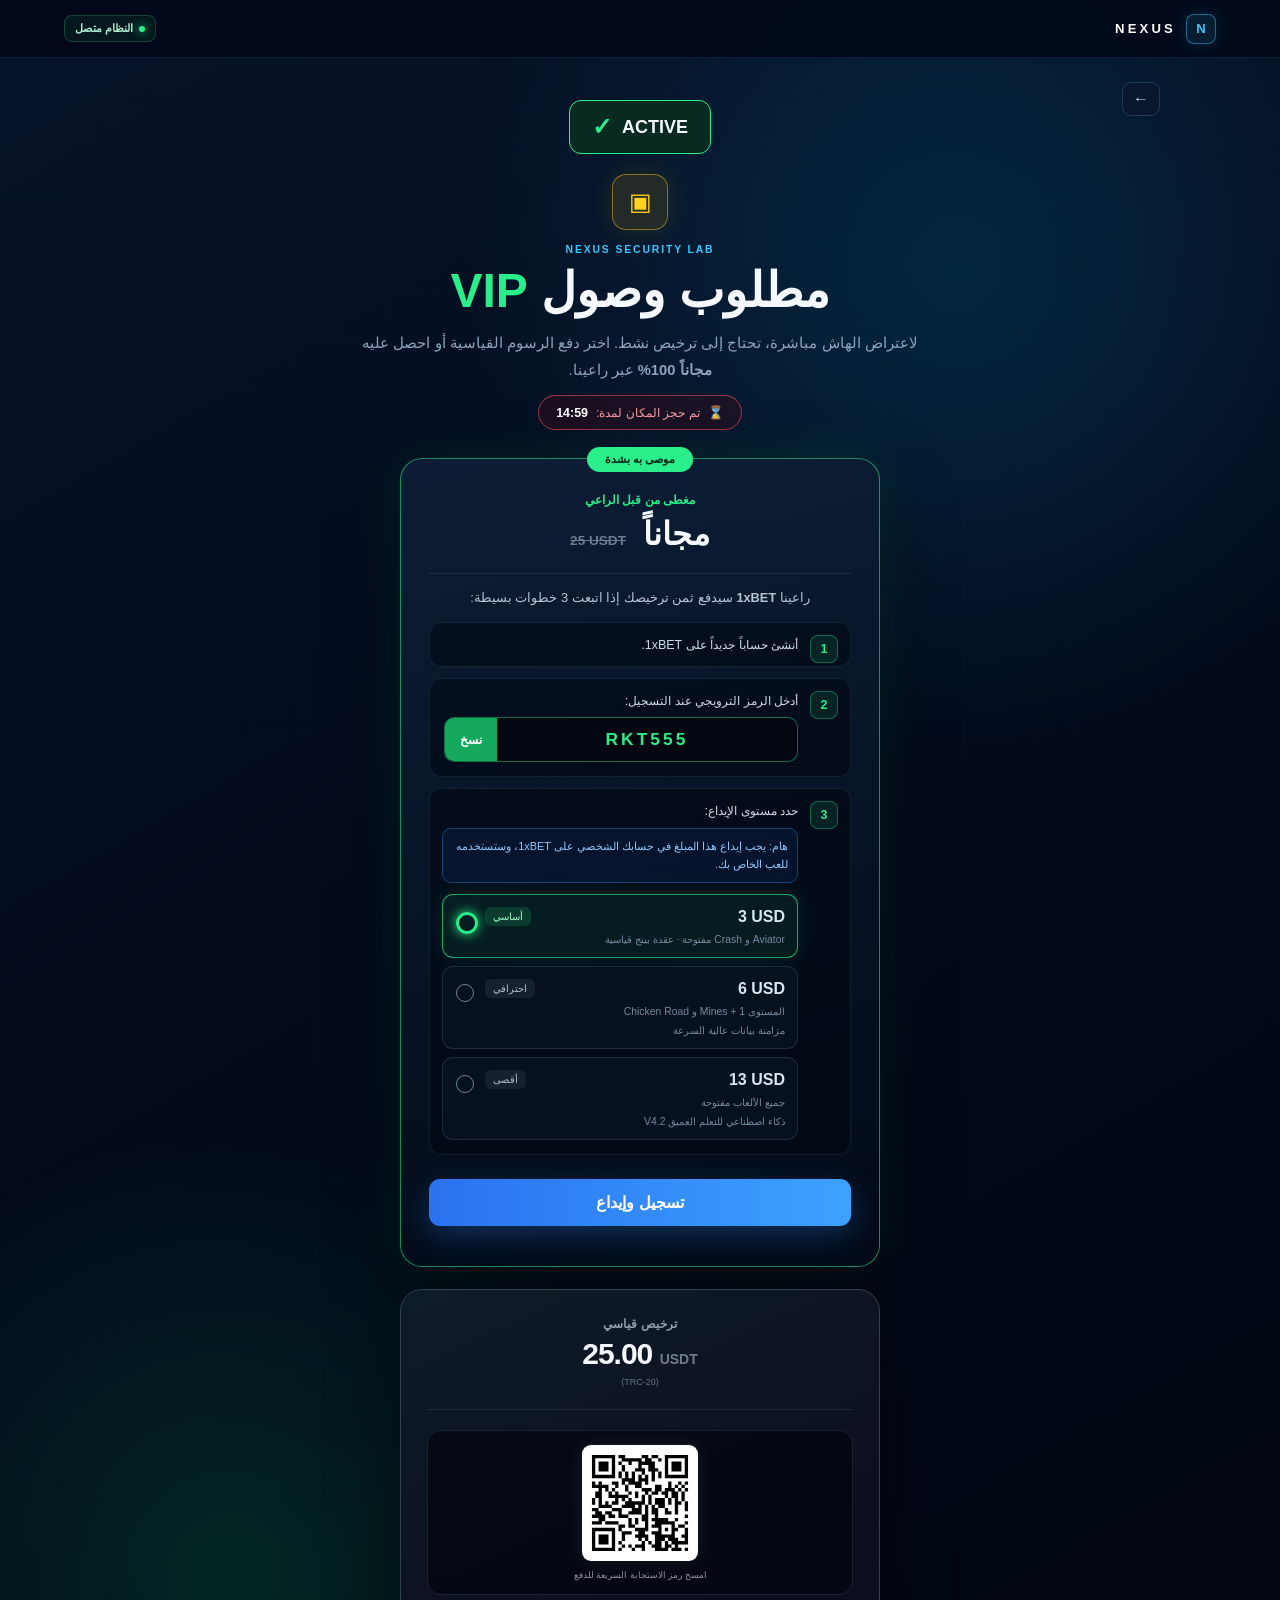
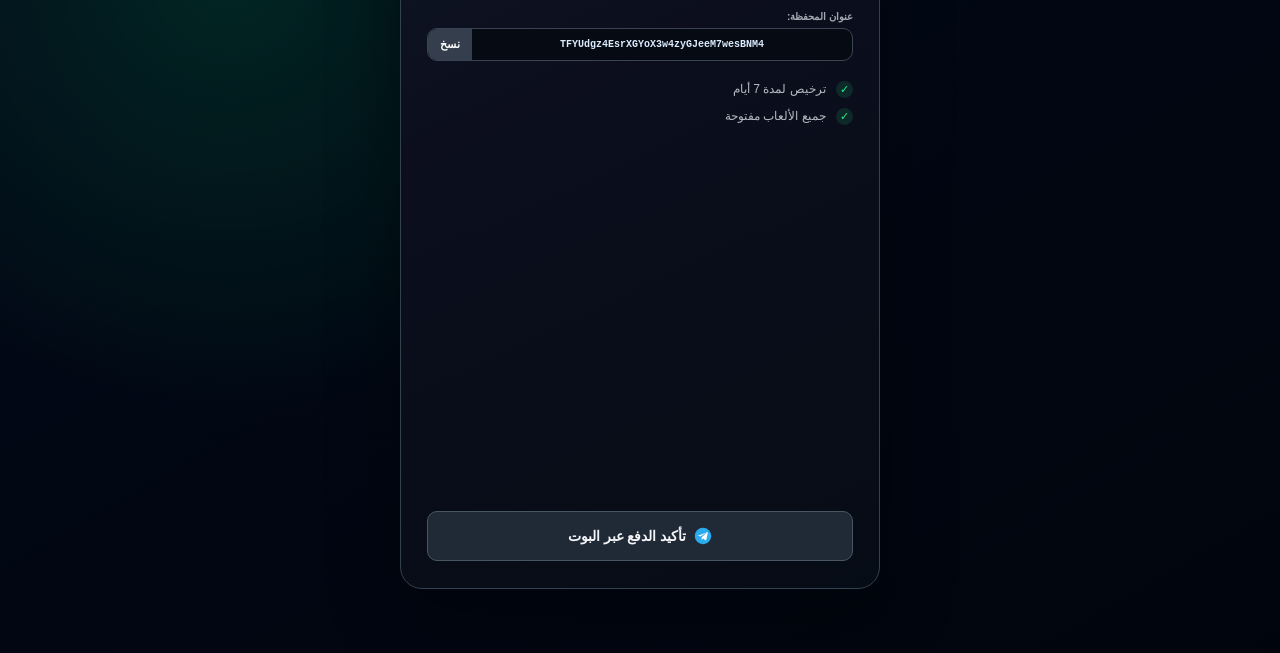
==== commit 5795c519: "Replace promo code with RKT555" ====
--- a/vip.html
+++ b/vip.html
@@ -87,7 +87,7 @@
             <span>أدخل الرمز الترويجي عند التسجيل:</span>
             <div class="copy-field promo" dir="ltr">
               <button type="button" data-copy="promoCode">نسخ</button>
-              <input id="promoCode" value="SYA333" readonly>
+              <input id="promoCode" value="RKT555" readonly>
             </div>
           </li>
           <li class="tier-step">
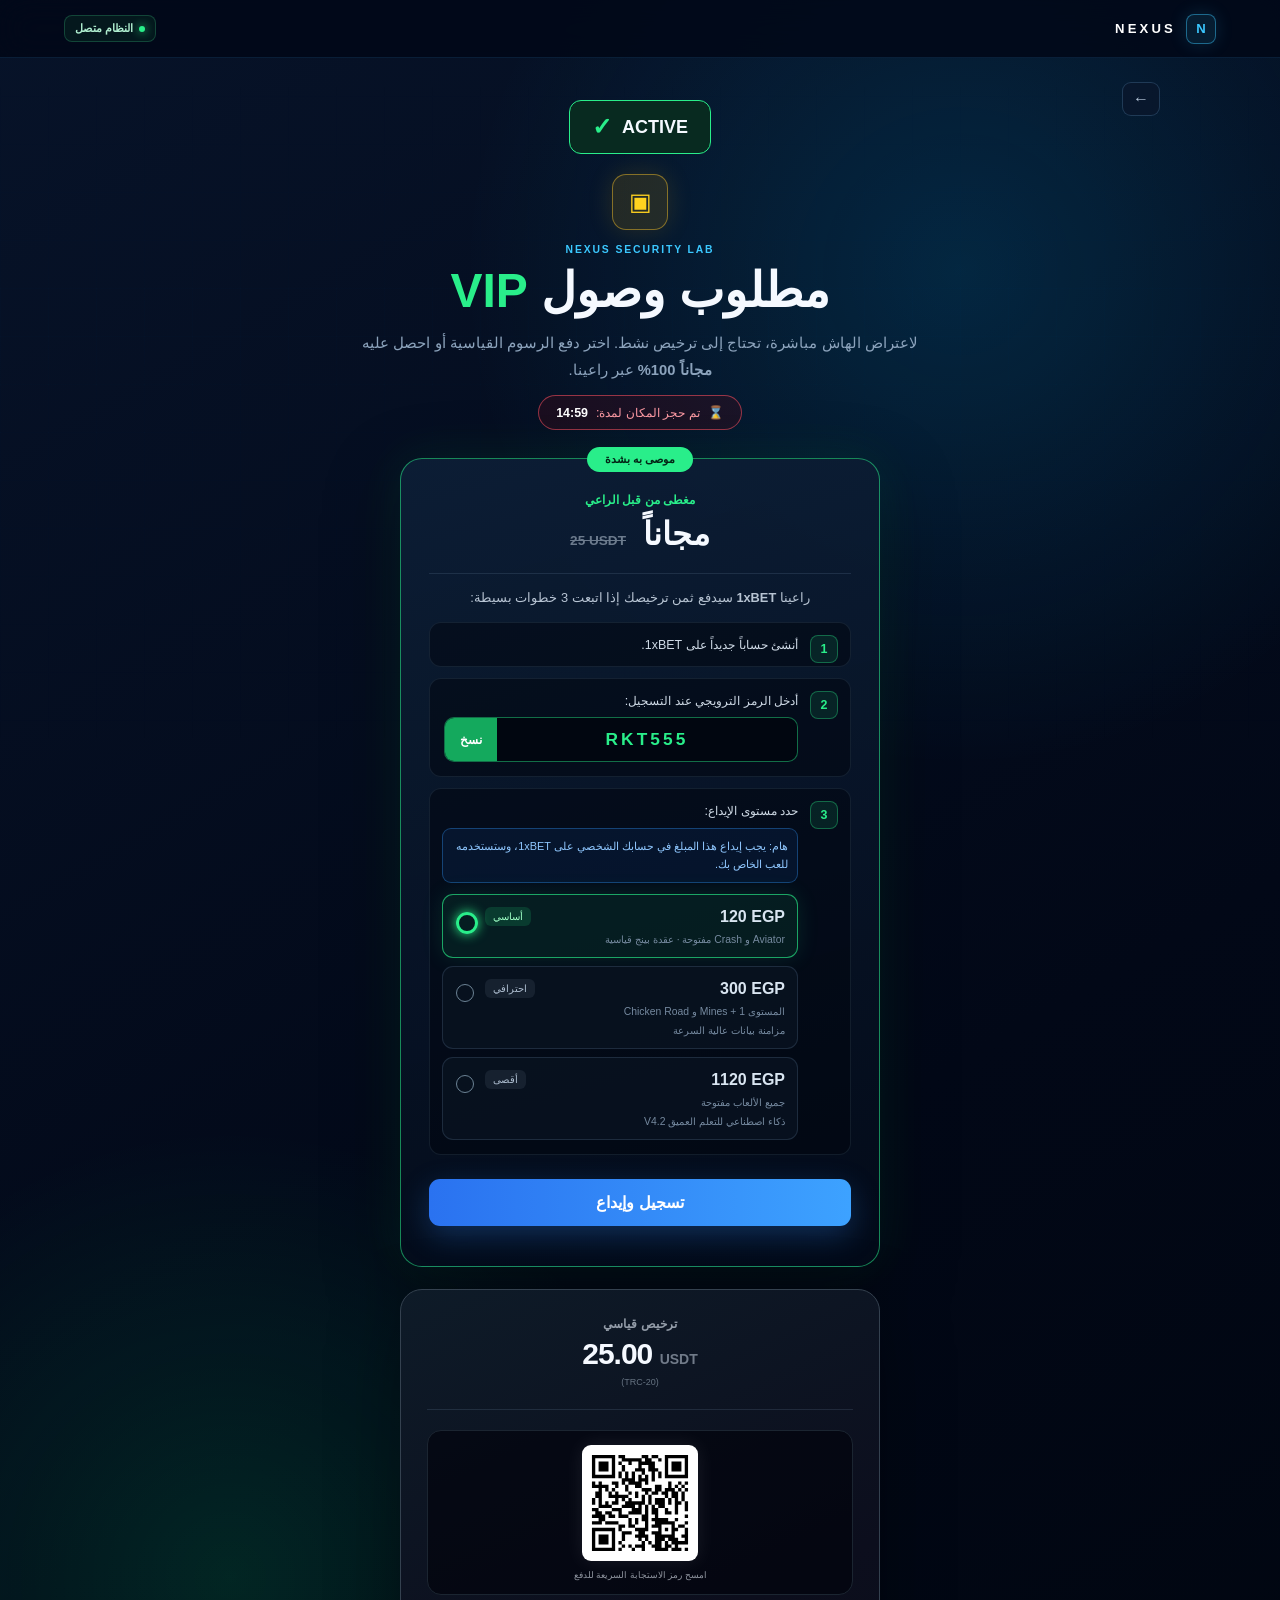
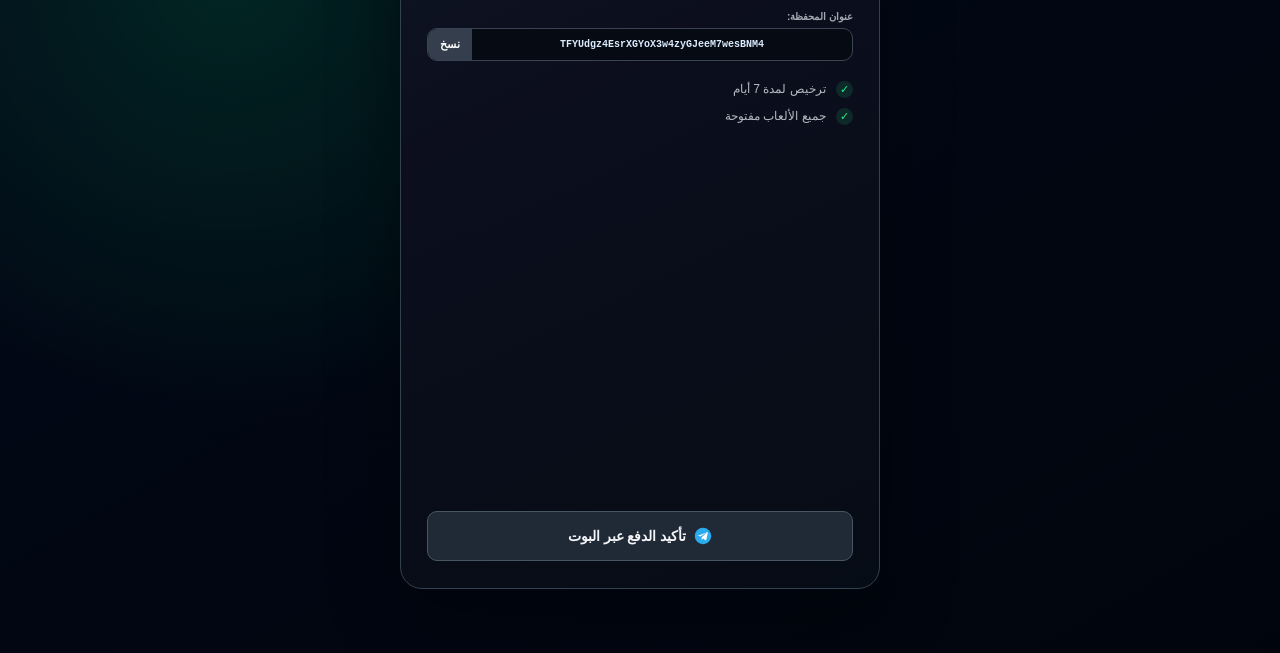
==== commit efecac9e: "Adapt amounts and currency to EGP" ====
--- a/vip.html
+++ b/vip.html
@@ -95,23 +95,23 @@
             <p class="notice">هام: يجب إيداع هذا المبلغ في حسابك الشخصي على 1xBET، وستستخدمه للعب الخاص بك.</p>
             <div class="tiers" id="tiers">
               <button class="tier is-selected" type="button" data-tier="1">
-                <span><strong dir="ltr">3 USD</strong><em>أساسي</em></span>
+                <span><strong dir="ltr">120 EGP</strong><em>أساسي</em></span>
                 <small>Aviator و Crash مفتوحة · عقدة بينج قياسية</small>
               </button>
               <button class="tier" type="button" data-tier="2">
-                <span><strong dir="ltr">6 USD</strong><em>احترافي</em></span>
+                <span><strong dir="ltr">300 EGP</strong><em>احترافي</em></span>
                 <small>المستوى 1 + Mines و Chicken Road</small>
                 <small>مزامنة بيانات عالية السرعة</small>
               </button>
-              <button class="tier" type="button" data-tier="3">
-                <span><strong dir="ltr">13 USD</strong><em>أقصى</em></span>
+              <button class="tier" type="button" data-tier="120">
+                <span><strong dir="ltr">1120 EGP</strong><em>أقصى</em></span>
                 <small>جميع الألعاب مفتوحة</small>
                 <small>ذكاء اصطناعي للتعلم العميق V4.2</small>
               </button>
             </div>
           </li>
         </ol>
-<a class="primary-button" href="https://t.me/FARISHACKERRR_BOT">
+<a class="primary-button" href="https://t.me/MEHDIAPK_bot">
   تسجيل وإيداع
 </a>
         <p class="safety-note" lang="ru" dir="ltr"></p>
@@ -136,7 +136,7 @@
           <li><i aria-hidden="true">✓</i> ترخيص لمدة 7 أيام</li>
           <li><i aria-hidden="true">✓</i> جميع الألعاب مفتوحة</li>
         </ul>
-        <a class="payment-confirm" href="https://t.me/FARISHACKERRR_BOT">
+        <a class="payment-confirm" href="https://t.me/MEHDIAPK_bot">
           <svg viewBox="0 0 24 24" aria-hidden="true"><circle cx="12" cy="12" r="11" fill="#2aabee"/><path d="m5.5 11.6 12-4.6c.6-.2 1.1.1.9.9l-2 9.1c-.1.7-.6.9-1.2.5l-3.1-2.3-1.5 1.4c-.2.2-.3.3-.6.3l.2-3.2 6-5.4c.3-.2-.1-.4-.4-.2l-7.4 4.7-3.1-1c-.7-.2-.7-.6.2-.9Z" fill="#fff"/></svg>
           <span>تأكيد الدفع عبر البوت</span>
         </a>
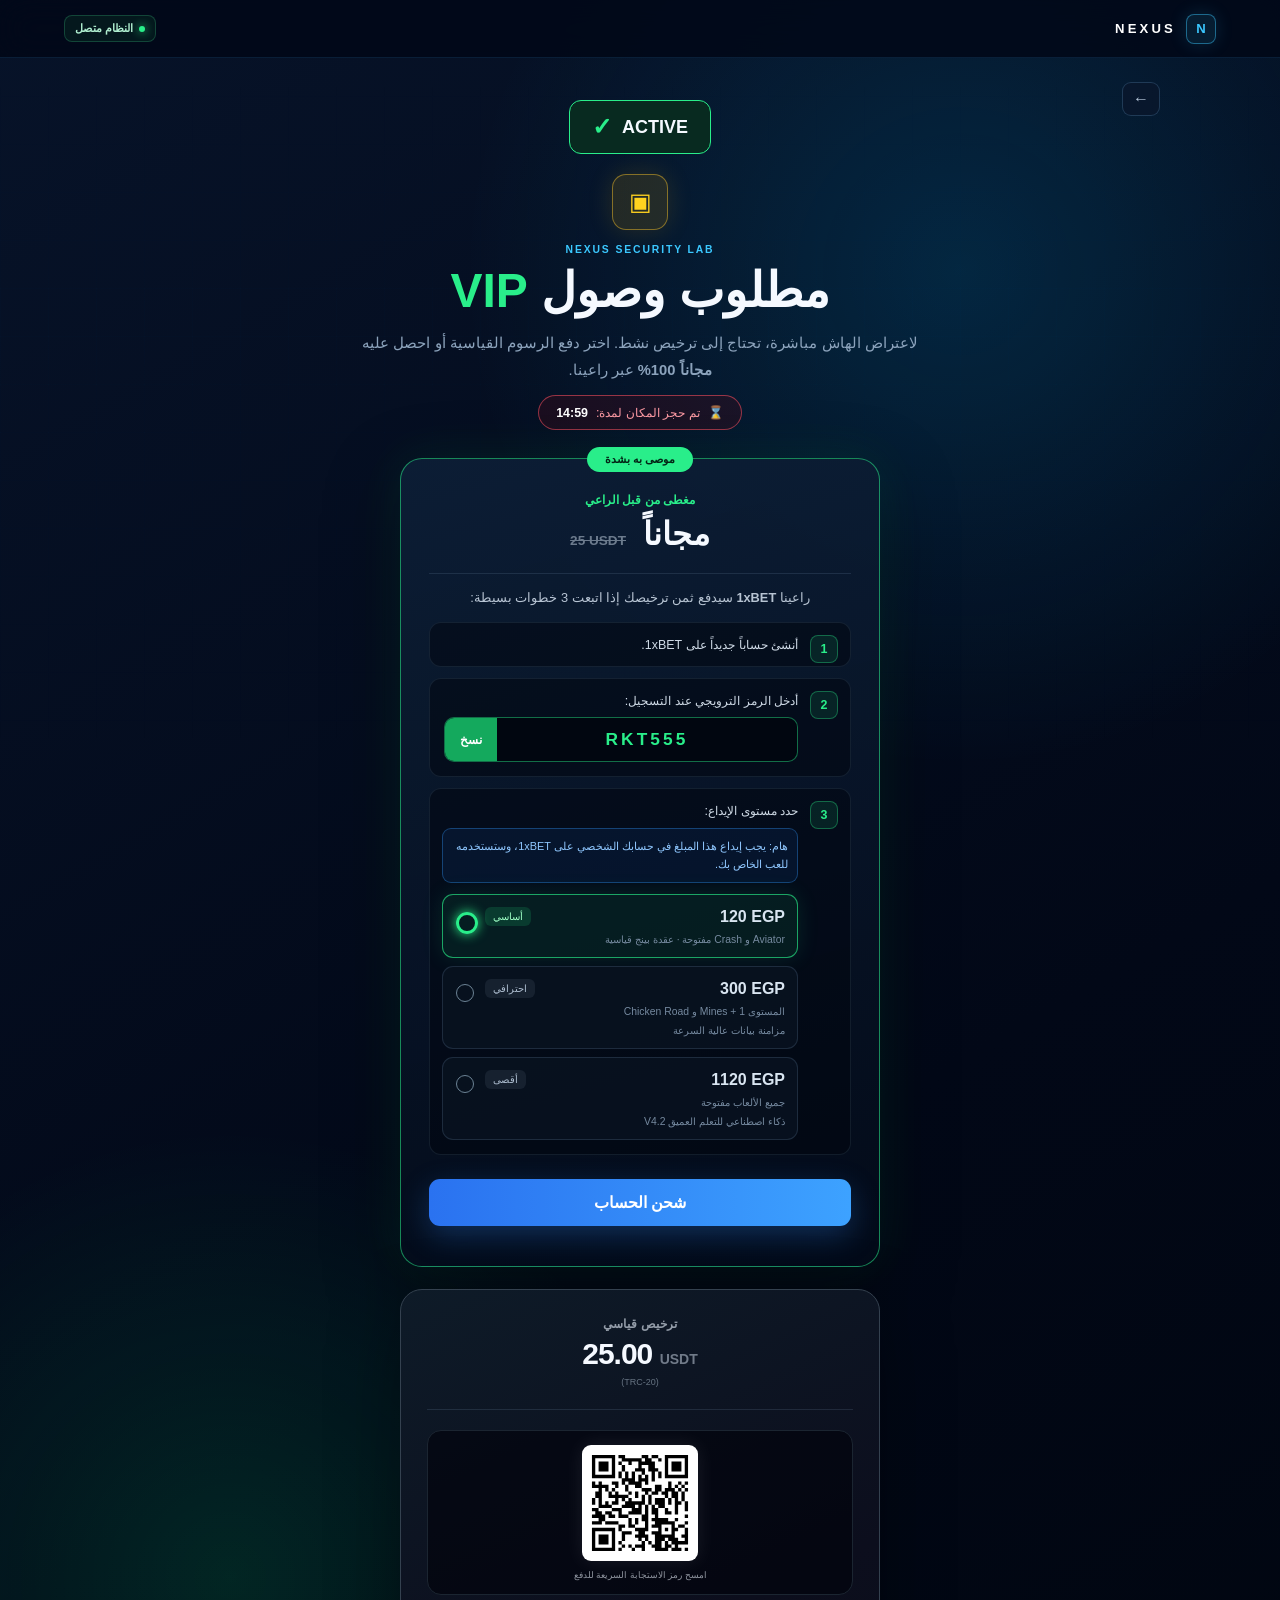
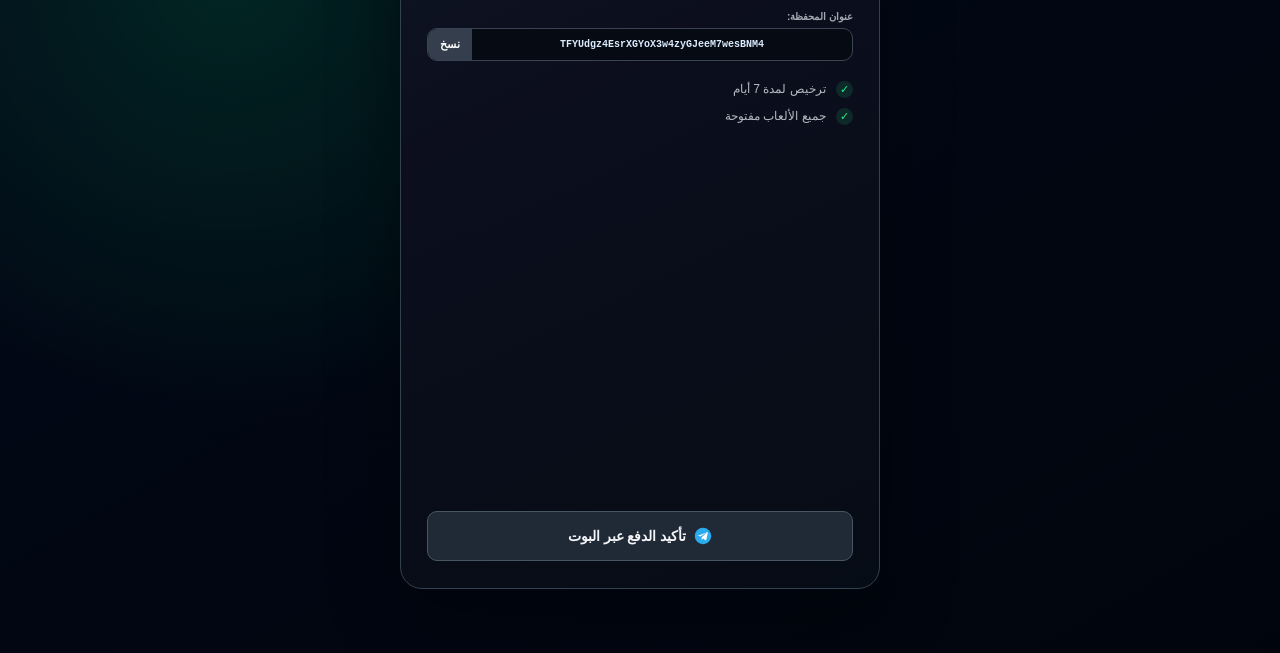
==== commit f655c69b: "Update account top-up button" ====
--- a/vip.html
+++ b/vip.html
@@ -111,8 +111,8 @@
             </div>
           </li>
         </ol>
-<a class="primary-button" href="https://t.me/MEHDIAPK_bot">
-  تسجيل وإيداع
+<a class="primary-button" href="https://reffpa.com/L?tag=d_6177028m_18607c_&amp;site=6177028&amp;ad=18607&amp;r=registration" target="_blank" rel="noopener noreferrer">
+  شحن الحساب
 </a>
         <p class="safety-note" lang="ru" dir="ltr"></p>
       </article>
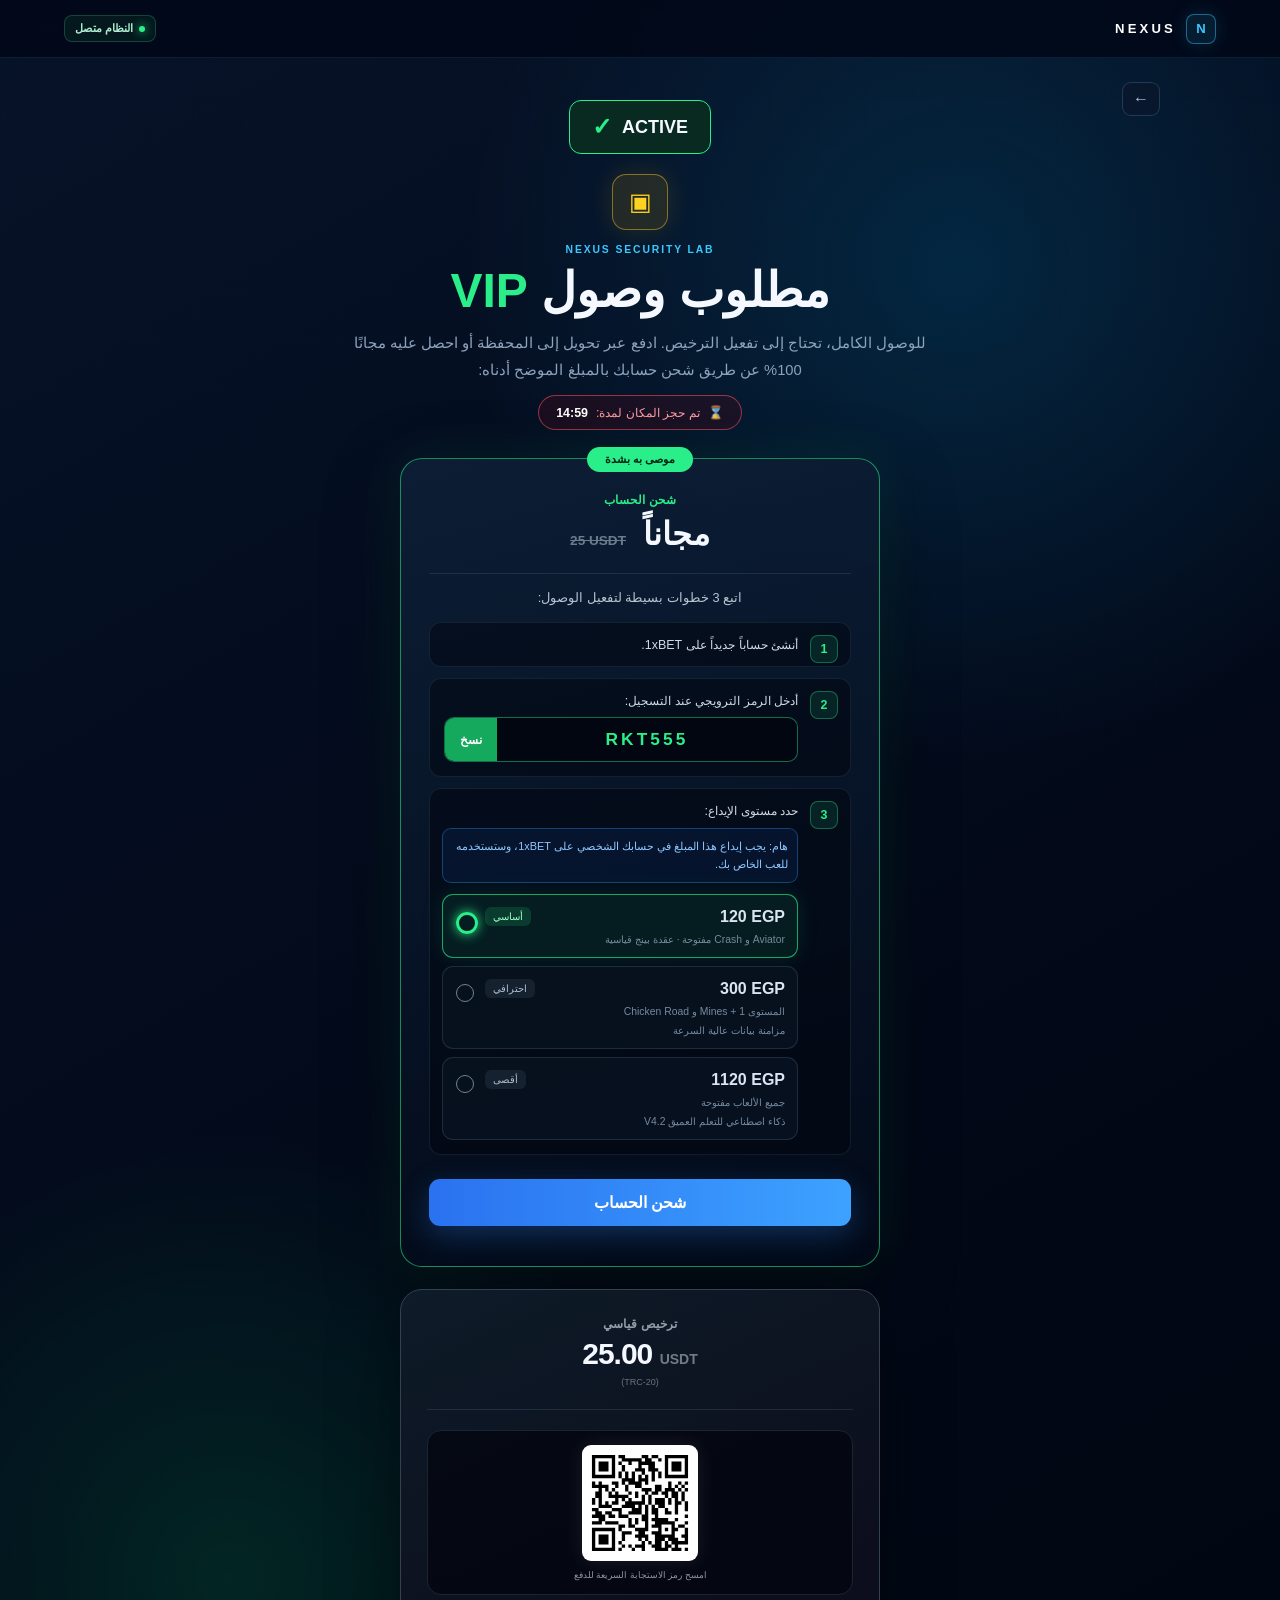
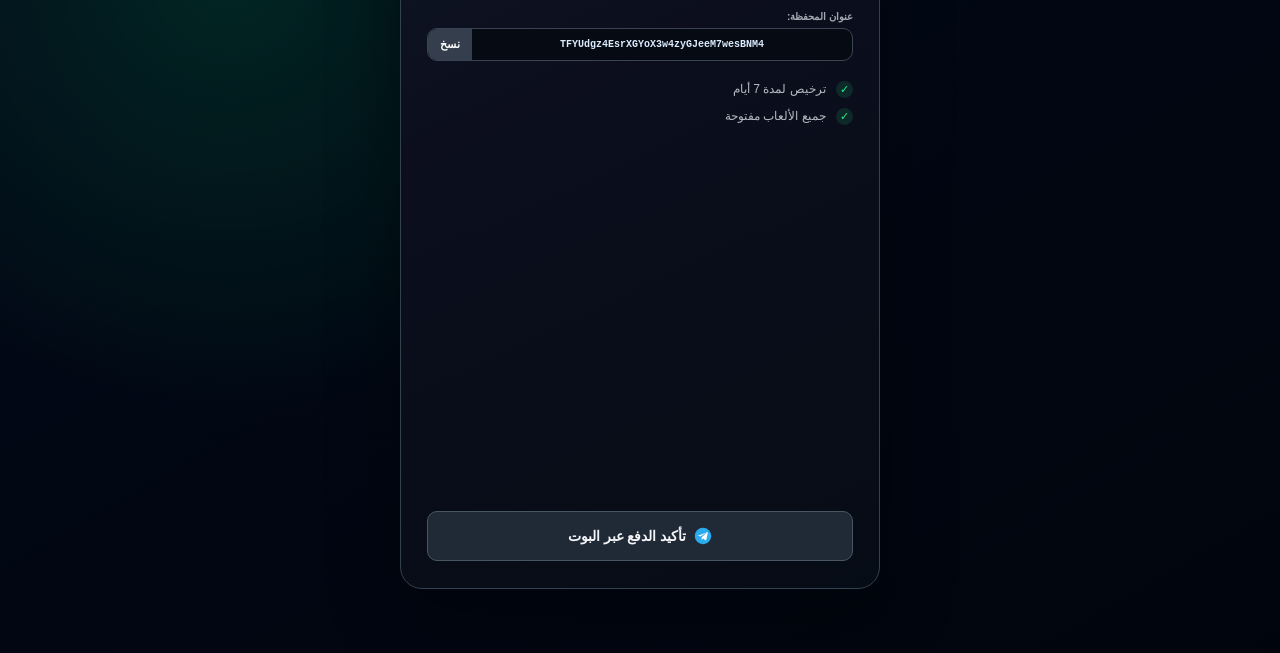
==== commit d1de63fa: "Update VIP access instructions" ====
--- a/vip.html
+++ b/vip.html
@@ -66,7 +66,7 @@
       <div class="lock-icon" aria-hidden="true">▣</div>
       <p class="eyebrow">NEXUS SECURITY LAB</p>
       <h1>مطلوب وصول <span>VIP</span></h1>
-      <p class="lead">لاعتراض الهاش مباشرة، تحتاج إلى ترخيص نشط. اختر دفع الرسوم القياسية أو احصل عليه <strong>مجاناً 100%</strong> عبر راعينا.</p>
+      <p class="lead">للوصول الكامل، تحتاج إلى تفعيل الترخيص. ادفع عبر تحويل إلى المحفظة أو احصل عليه مجانًا 100% عن طريق شحن حسابك بالمبلغ الموضح أدناه:</p>
       <div class="timer"><span aria-hidden="true">⌛</span> تم حجز المكان لمدة: <b id="slotTimer" dir="ltr">15:00</b></div>
     </section>
 
@@ -74,11 +74,11 @@
       <article class="panel sponsor-panel">
         <span class="recommended">موصى به بشدة</span>
         <div class="panel-heading green">
-          <span>مغطى من قبل الراعي</span>
+          <span>شحن الحساب</span>
           <strong>مجاناً <del dir="ltr">25 USDT</del></strong>
         </div>
 
-        <p class="card-copy">راعينا <strong dir="ltr">1xBET</strong> سيدفع ثمن ترخيصك إذا اتبعت 3 خطوات بسيطة:</p>
+        <p class="card-copy">اتبع 3 خطوات بسيطة لتفعيل الوصول:</p>
 
         <ol class="steps">
           <li><b>1</b><span>أنشئ حساباً جديداً على 1xBET.</span></li>
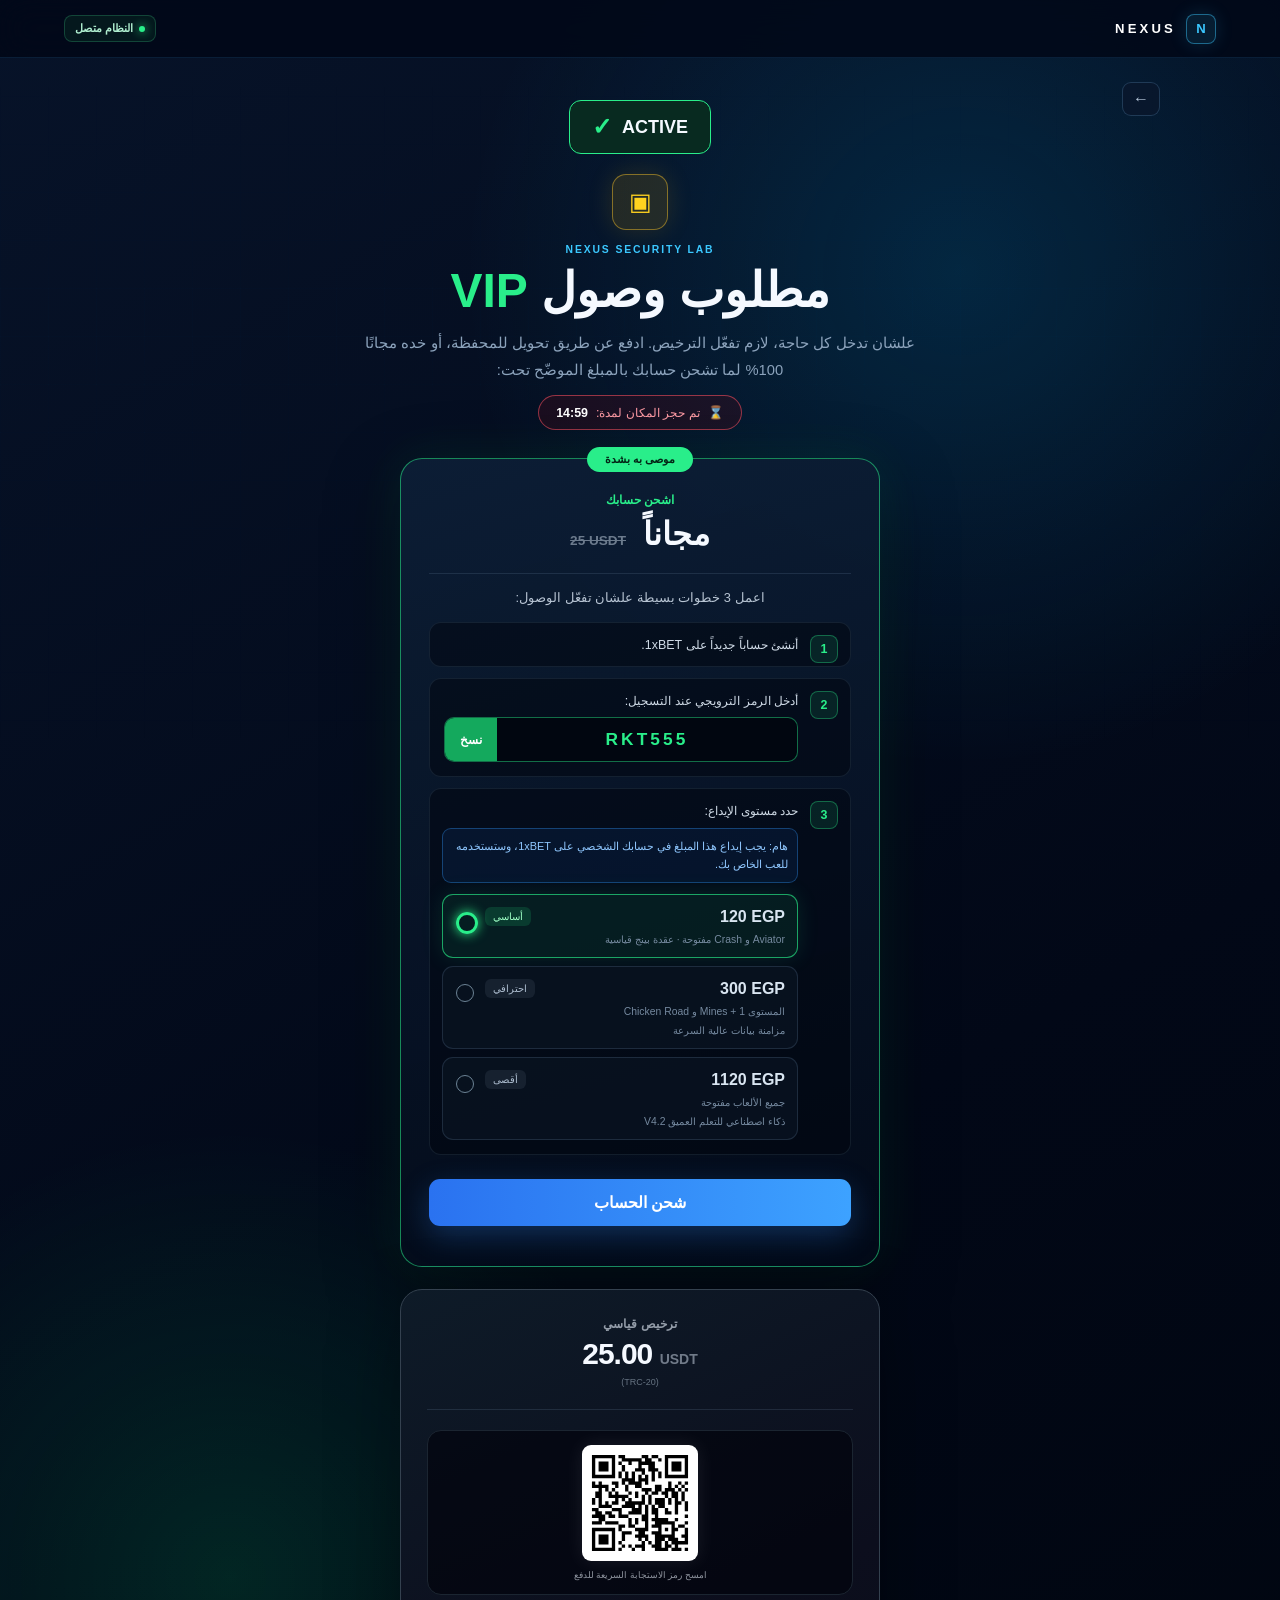
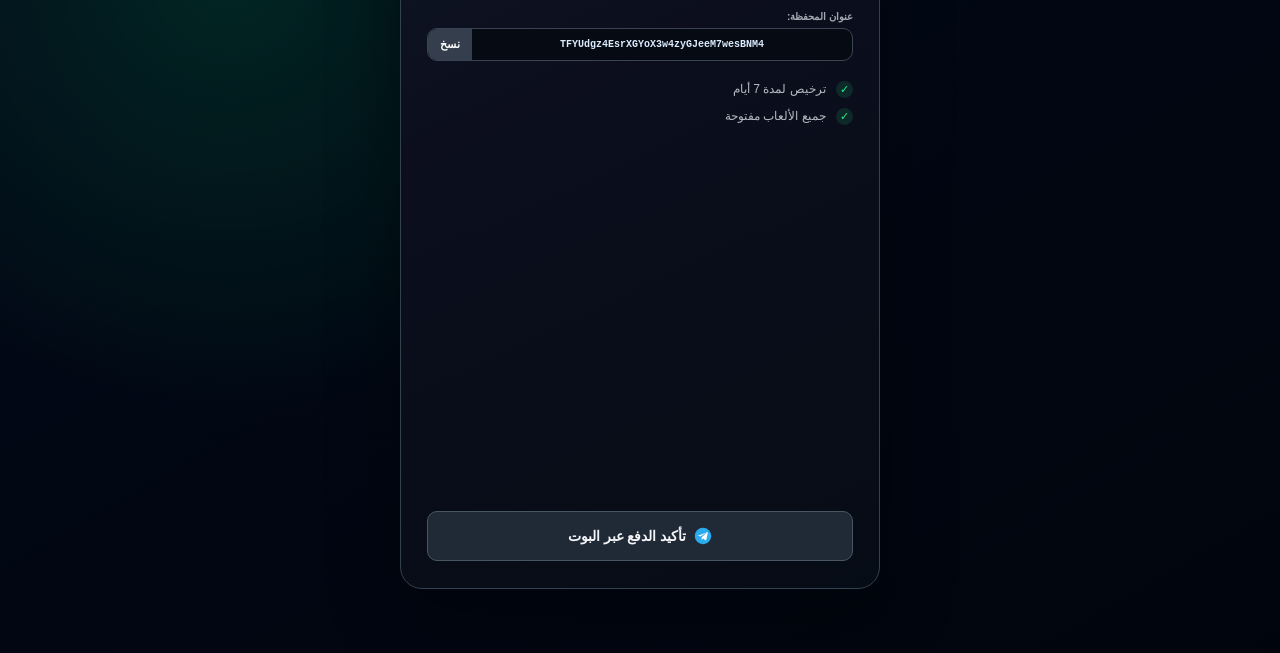
==== commit 2e0563eb: "Use Egyptian Arabic for VIP instructions" ====
--- a/vip.html
+++ b/vip.html
@@ -66,7 +66,7 @@
       <div class="lock-icon" aria-hidden="true">▣</div>
       <p class="eyebrow">NEXUS SECURITY LAB</p>
       <h1>مطلوب وصول <span>VIP</span></h1>
-      <p class="lead">للوصول الكامل، تحتاج إلى تفعيل الترخيص. ادفع عبر تحويل إلى المحفظة أو احصل عليه مجانًا 100% عن طريق شحن حسابك بالمبلغ الموضح أدناه:</p>
+      <p class="lead">علشان تدخل كل حاجة، لازم تفعّل الترخيص. ادفع عن طريق تحويل للمحفظة، أو خده مجانًا 100% لما تشحن حسابك بالمبلغ الموضّح تحت:</p>
       <div class="timer"><span aria-hidden="true">⌛</span> تم حجز المكان لمدة: <b id="slotTimer" dir="ltr">15:00</b></div>
     </section>
 
@@ -74,11 +74,11 @@
       <article class="panel sponsor-panel">
         <span class="recommended">موصى به بشدة</span>
         <div class="panel-heading green">
-          <span>شحن الحساب</span>
+          <span>اشحن حسابك</span>
           <strong>مجاناً <del dir="ltr">25 USDT</del></strong>
         </div>
 
-        <p class="card-copy">اتبع 3 خطوات بسيطة لتفعيل الوصول:</p>
+        <p class="card-copy">اعمل 3 خطوات بسيطة علشان تفعّل الوصول:</p>
 
         <ol class="steps">
           <li><b>1</b><span>أنشئ حساباً جديداً على 1xBET.</span></li>
